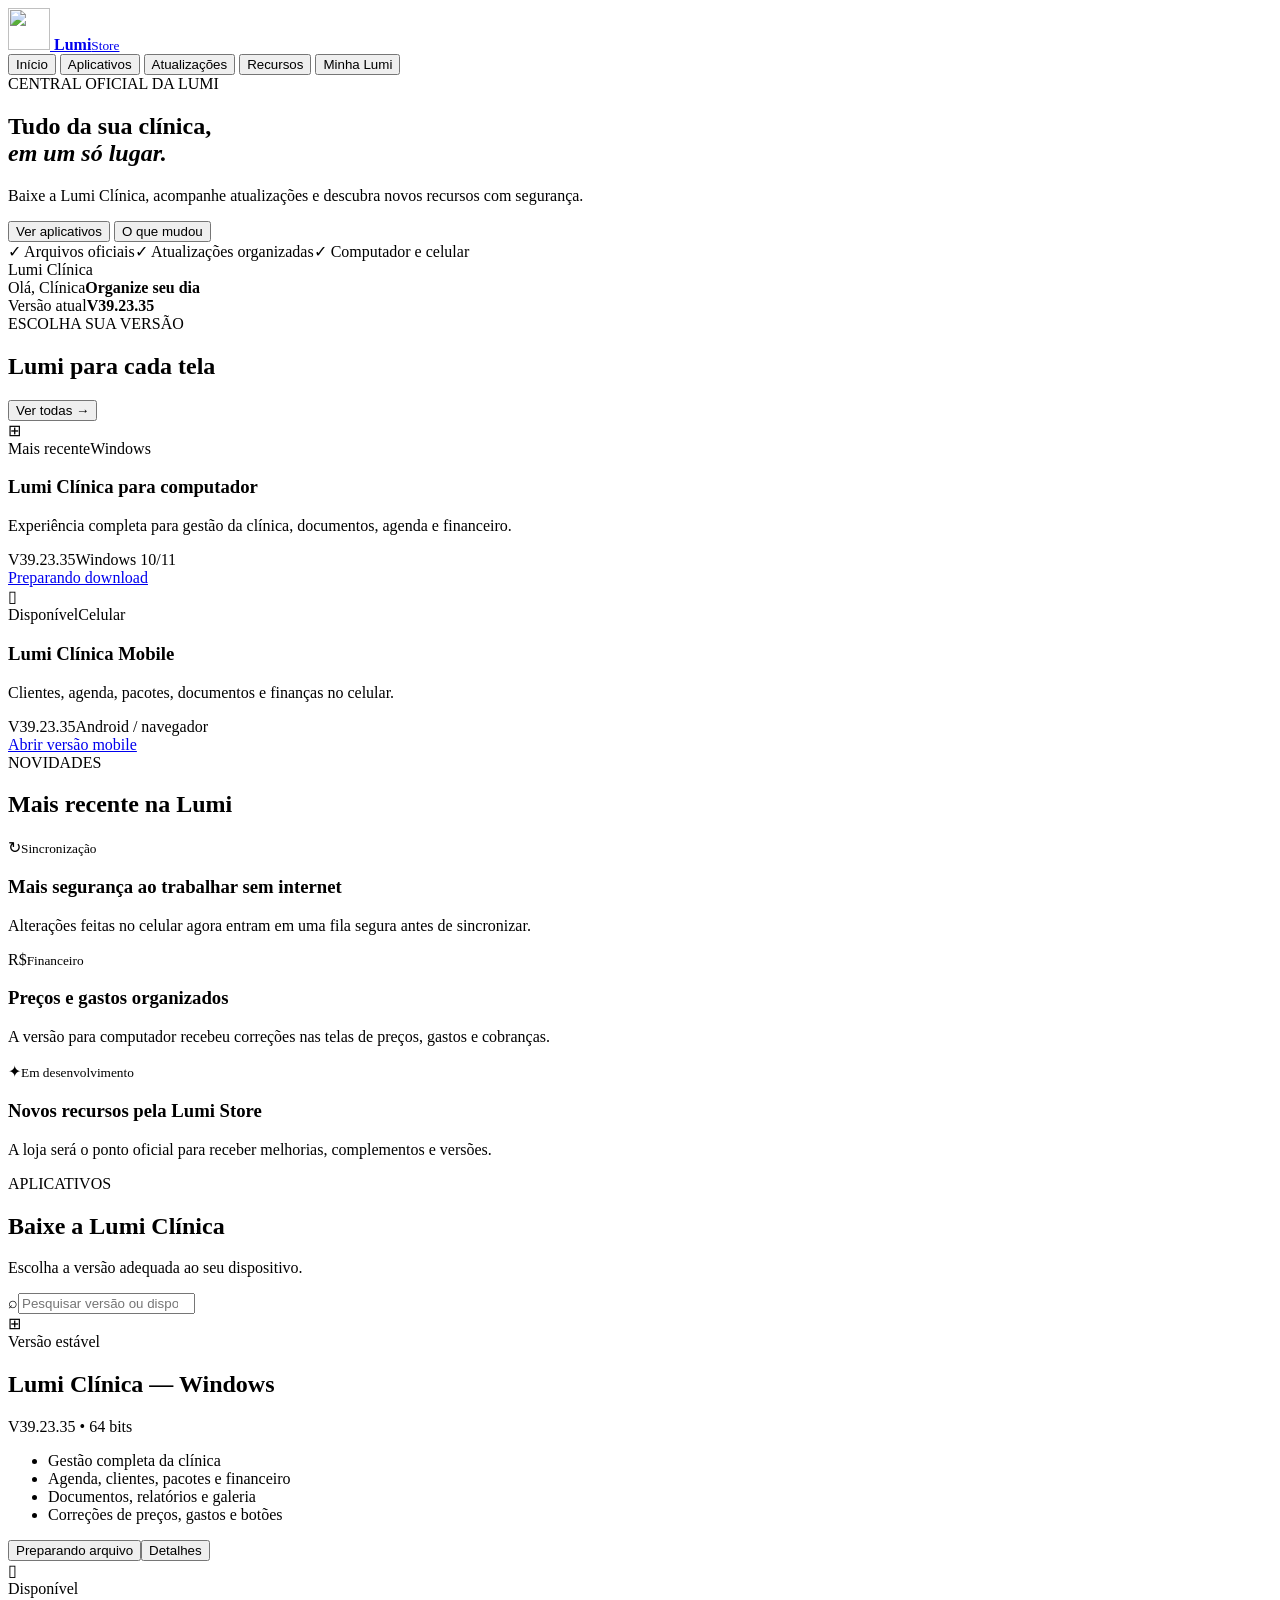
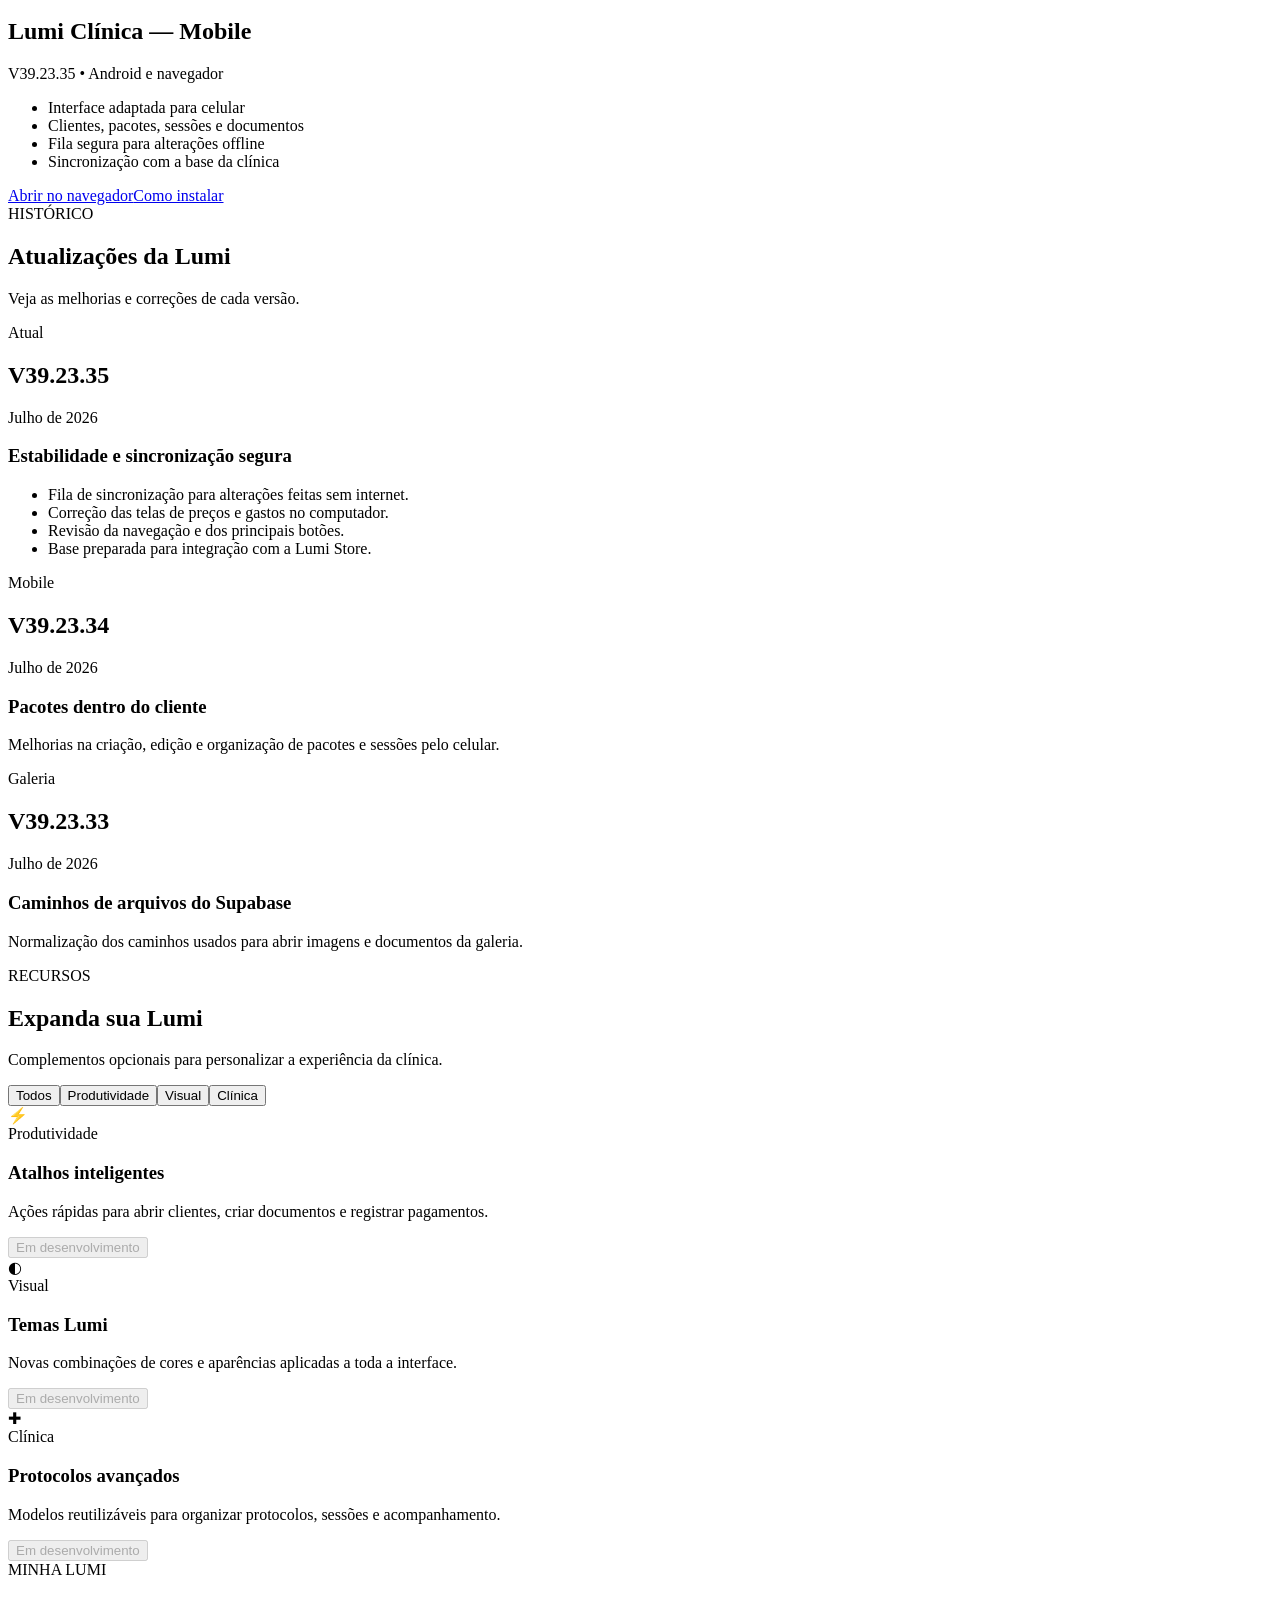
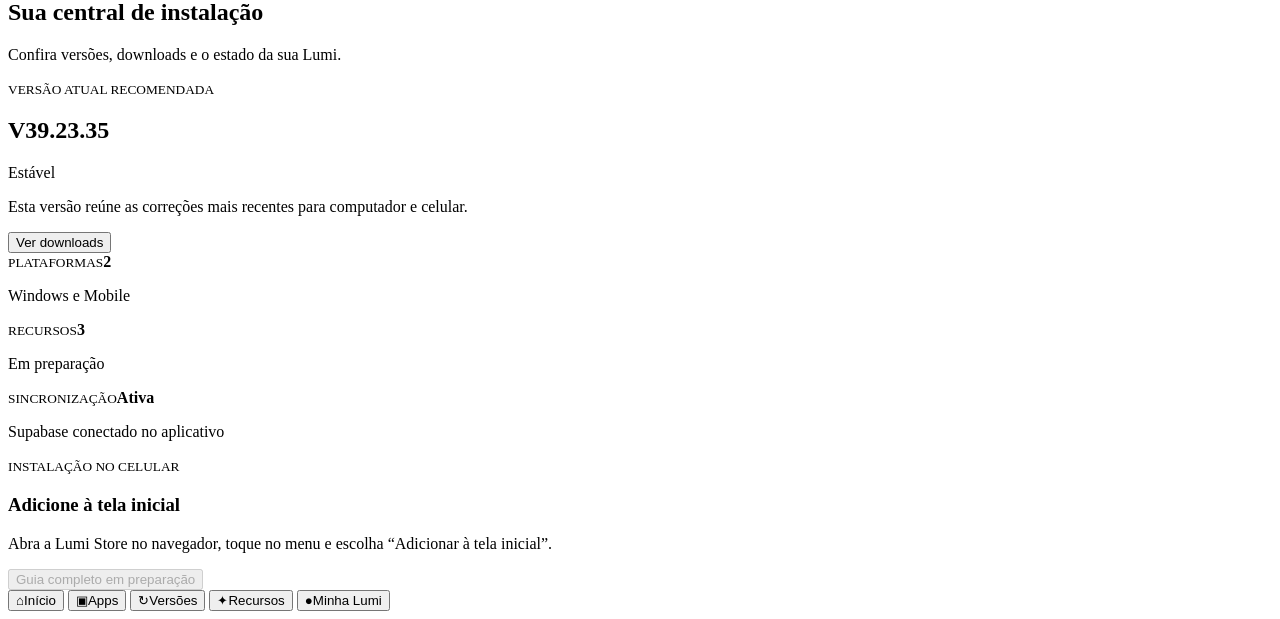
==== index.html @ e755c8a3 "Cria página inicial da Lumi Store" ====
<!doctype html>
<html lang="pt-BR">
<head>
  <meta charset="utf-8">
  <meta name="viewport" content="width=device-width,initial-scale=1,viewport-fit=cover">
  <meta name="theme-color" content="#8d2f61">
  <meta name="description" content="Lumi Store — versões, atualizações, recursos e downloads oficiais da Lumi Clínica.">
  <meta name="robots" content="index,follow">
  <meta property="og:title" content="Lumi Store">
  <meta property="og:description" content="A central oficial da Lumi Clínica para computador e celular.">
  <meta property="og:type" content="website">
  <title>Lumi Store — Lumi Clínica</title>
  <link rel="manifest" href="manifest.webmanifest">
  <link rel="icon" href="assets/lumi-mark.svg" type="image/svg+xml">
  <link rel="stylesheet" href="styles.css">
</head>
<body>
  <div class="ambient ambient-one"></div><div class="ambient ambient-two"></div>
  <header class="topbar">
    <a class="brand" href="#inicio" aria-label="Lumi Store">
      <img src="assets/lumi-mark.svg" alt="" width="42" height="42">
      <span><strong>Lumi</strong><small>Store</small></span>
    </a>
    <nav class="desktop-nav" aria-label="Navegação principal">
      <button class="nav-link active" data-page="inicio">Início</button>
      <button class="nav-link" data-page="aplicativos">Aplicativos</button>
      <button class="nav-link" data-page="atualizacoes">Atualizações</button>
      <button class="nav-link" data-page="mods">Recursos</button>
      <button class="nav-link" data-page="minha-lumi">Minha Lumi</button>
    </nav>
    <button id="installBtn" class="install-button" hidden>Instalar loja</button>
  </header>

  <main>
    <section class="page active" id="page-inicio">
      <div class="hero shell">
        <div class="hero-copy">
          <span class="eyebrow"><i></i> CENTRAL OFICIAL DA LUMI</span>
          <h1>Tudo da sua clínica,<br><em>em um só lugar.</em></h1>
          <p>Baixe a Lumi Clínica, acompanhe atualizações e descubra novos recursos com segurança.</p>
          <div class="hero-actions">
            <button class="primary" data-go="aplicativos">Ver aplicativos</button>
            <button class="secondary" data-go="atualizacoes">O que mudou</button>
          </div>
          <div class="trust-row">
            <span>✓ Arquivos oficiais</span><span>✓ Atualizações organizadas</span><span>✓ Computador e celular</span>
          </div>
        </div>
        <div class="hero-visual" aria-hidden="true">
          <div class="glow-card desktop-mock">
            <div class="mock-top"><b></b><b></b><b></b><span>Lumi Clínica</span></div>
            <div class="mock-body"><div class="mock-side"></div><div class="mock-main"><i></i><i></i><i></i><i></i></div></div>
          </div>
          <div class="phone-mock"><div class="phone-notch"></div><div class="phone-content"><span>Olá, Clínica</span><b>Organize seu dia</b><div class="phone-grid"><i></i><i></i><i></i><i></i></div></div></div>
          <div class="version-chip"><span>Versão atual</span><strong>V39.23.35</strong></div>
        </div>
      </div>

      <div class="shell section-block">
        <div class="section-heading"><div><span class="eyebrow">ESCOLHA SUA VERSÃO</span><h2>Lumi para cada tela</h2></div><button class="text-button" data-go="aplicativos">Ver todas →</button></div>
        <div class="app-grid">
          <article class="app-card featured">
            <div class="app-icon windows"><span>⊞</span></div>
            <div class="app-info"><div class="badge-row"><span class="badge latest">Mais recente</span><span class="badge">Windows</span></div><h3>Lumi Clínica para computador</h3><p>Experiência completa para gestão da clínica, documentos, agenda e financeiro.</p><div class="meta"><span>V39.23.35</span><span>Windows 10/11</span></div></div>
            <a class="download-button disabled" href="#" aria-disabled="true" data-soon="windows">Preparando download</a>
          </article>
          <article class="app-card">
            <div class="app-icon mobile"><span>▯</span></div>
            <div class="app-info"><div class="badge-row"><span class="badge latest">Disponível</span><span class="badge">Celular</span></div><h3>Lumi Clínica Mobile</h3><p>Clientes, agenda, pacotes, documentos e finanças no celular.</p><div class="meta"><span>V39.23.35</span><span>Android / navegador</span></div></div>
            <a class="download-button" href="downloads/Lumi_Clinica_Mobile_V39_23_35_SINCRONIZACAO_SEGURA.html">Abrir versão mobile</a>
          </article>
        </div>
      </div>

      <div class="shell section-block soft-panel">
        <div class="section-heading"><div><span class="eyebrow">NOVIDADES</span><h2>Mais recente na Lumi</h2></div></div>
        <div class="news-grid">
          <article><span class="news-icon">↻</span><small>Sincronização</small><h3>Mais segurança ao trabalhar sem internet</h3><p>Alterações feitas no celular agora entram em uma fila segura antes de sincronizar.</p></article>
          <article><span class="news-icon">R$</span><small>Financeiro</small><h3>Preços e gastos organizados</h3><p>A versão para computador recebeu correções nas telas de preços, gastos e cobranças.</p></article>
          <article><span class="news-icon">✦</span><small>Em desenvolvimento</small><h3>Novos recursos pela Lumi Store</h3><p>A loja será o ponto oficial para receber melhorias, complementos e versões.</p></article>
        </div>
      </div>
    </section>

    <section class="page shell inner-page" id="page-aplicativos">
      <div class="page-title"><span class="eyebrow">APLICATIVOS</span><h1>Baixe a Lumi Clínica</h1><p>Escolha a versão adequada ao seu dispositivo.</p></div>
      <div class="search-box"><span>⌕</span><input id="appSearch" type="search" placeholder="Pesquisar versão ou dispositivo"></div>
      <div class="catalog" id="appCatalog">
        <article class="catalog-card" data-search="lumi clinica windows computador v39.23.35">
          <div class="catalog-head"><div class="app-icon windows"><span>⊞</span></div><div><span class="badge latest">Versão estável</span><h2>Lumi Clínica — Windows</h2><p>V39.23.35 • 64 bits</p></div></div>
          <ul><li>Gestão completa da clínica</li><li>Agenda, clientes, pacotes e financeiro</li><li>Documentos, relatórios e galeria</li><li>Correções de preços, gastos e botões</li></ul>
          <div class="catalog-actions"><button class="primary disabled" data-soon="windows">Preparando arquivo</button><button class="secondary" data-details="windows">Detalhes</button></div>
        </article>
        <article class="catalog-card" data-search="lumi clinica mobile celular android v39.23.35">
          <div class="catalog-head"><div class="app-icon mobile"><span>▯</span></div><div><span class="badge latest">Disponível</span><h2>Lumi Clínica — Mobile</h2><p>V39.23.35 • Android e navegador</p></div></div>
          <ul><li>Interface adaptada para celular</li><li>Clientes, pacotes, sessões e documentos</li><li>Fila segura para alterações offline</li><li>Sincronização com a base da clínica</li></ul>
          <div class="catalog-actions"><a class="primary" href="downloads/Lumi_Clinica_Mobile_V39_23_35_SINCRONIZACAO_SEGURA.html">Abrir no navegador</a><a class="secondary" href="#minha-lumi" data-go="minha-lumi">Como instalar</a></div>
        </article>
      </div>
    </section>

    <section class="page shell inner-page" id="page-atualizacoes">
      <div class="page-title"><span class="eyebrow">HISTÓRICO</span><h1>Atualizações da Lumi</h1><p>Veja as melhorias e correções de cada versão.</p></div>
      <div class="timeline">
        <article class="release current"><div class="release-dot"></div><div class="release-card"><div class="release-title"><div><span class="badge latest">Atual</span><h2>V39.23.35</h2></div><time>Julho de 2026</time></div><h3>Estabilidade e sincronização segura</h3><ul><li>Fila de sincronização para alterações feitas sem internet.</li><li>Correção das telas de preços e gastos no computador.</li><li>Revisão da navegação e dos principais botões.</li><li>Base preparada para integração com a Lumi Store.</li></ul></div></article>
        <article class="release"><div class="release-dot"></div><div class="release-card"><div class="release-title"><div><span class="badge">Mobile</span><h2>V39.23.34</h2></div><time>Julho de 2026</time></div><h3>Pacotes dentro do cliente</h3><p>Melhorias na criação, edição e organização de pacotes e sessões pelo celular.</p></div></article>
        <article class="release"><div class="release-dot"></div><div class="release-card"><div class="release-title"><div><span class="badge">Galeria</span><h2>V39.23.33</h2></div><time>Julho de 2026</time></div><h3>Caminhos de arquivos do Supabase</h3><p>Normalização dos caminhos usados para abrir imagens e documentos da galeria.</p></div></article>
      </div>
    </section>

    <section class="page shell inner-page" id="page-mods">
      <div class="page-title"><span class="eyebrow">RECURSOS</span><h1>Expanda sua Lumi</h1><p>Complementos opcionais para personalizar a experiência da clínica.</p></div>
      <div class="filters"><button class="filter active" data-filter="all">Todos</button><button class="filter" data-filter="produtividade">Produtividade</button><button class="filter" data-filter="visual">Visual</button><button class="filter" data-filter="clinica">Clínica</button></div>
      <div class="mods-grid">
        <article class="mod-card" data-category="produtividade"><div class="mod-cover cover-one"><span>⚡</span></div><div class="mod-body"><span class="badge">Produtividade</span><h3>Atalhos inteligentes</h3><p>Ações rápidas para abrir clientes, criar documentos e registrar pagamentos.</p><button disabled>Em desenvolvimento</button></div></article>
        <article class="mod-card" data-category="visual"><div class="mod-cover cover-two"><span>◐</span></div><div class="mod-body"><span class="badge">Visual</span><h3>Temas Lumi</h3><p>Novas combinações de cores e aparências aplicadas a toda a interface.</p><button disabled>Em desenvolvimento</button></div></article>
        <article class="mod-card" data-category="clinica"><div class="mod-cover cover-three"><span>✚</span></div><div class="mod-body"><span class="badge">Clínica</span><h3>Protocolos avançados</h3><p>Modelos reutilizáveis para organizar protocolos, sessões e acompanhamento.</p><button disabled>Em desenvolvimento</button></div></article>
      </div>
    </section>

    <section class="page shell inner-page" id="page-minha-lumi">
      <div class="page-title"><span class="eyebrow">MINHA LUMI</span><h1>Sua central de instalação</h1><p>Confira versões, downloads e o estado da sua Lumi.</p></div>
      <div class="dashboard-grid">
        <article class="status-card large"><div class="status-head"><div><small>VERSÃO ATUAL RECOMENDADA</small><h2>V39.23.35</h2></div><span class="status-ok">Estável</span></div><div class="progress"><i></i></div><p>Esta versão reúne as correções mais recentes para computador e celular.</p><button class="primary" data-go="aplicativos">Ver downloads</button></article>
        <article class="status-card"><small>PLATAFORMAS</small><strong>2</strong><p>Windows e Mobile</p></article>
        <article class="status-card"><small>RECURSOS</small><strong>3</strong><p>Em preparação</p></article>
        <article class="status-card"><small>SINCRONIZAÇÃO</small><strong>Ativa</strong><p>Supabase conectado no aplicativo</p></article>
        <article class="status-card support"><small>INSTALAÇÃO NO CELULAR</small><h3>Adicione à tela inicial</h3><p>Abra a Lumi Store no navegador, toque no menu e escolha “Adicionar à tela inicial”.</p><button disabled>Guia completo em preparação</button></article>
      </div>
    </section>
  </main>

  <nav class="mobile-nav" aria-label="Navegação móvel">
    <button class="active" data-page="inicio"><span>⌂</span>Início</button>
    <button data-page="aplicativos"><span>▣</span>Apps</button>
    <button data-page="atualizacoes"><span>↻</span>Versões</button>
    <button data-page="mods"><span>✦</span>Recursos</button>
    <button data-page="minha-lumi"><span>●</span>Minha Lumi</button>
  </nav>

  <div class="toast" id="toast" role="status" aria-live="polite"></div>
  <dialog id="detailsDialog"><button class="dialog-close" aria-label="Fechar">×</button><div id="dialogContent"></div></dialog>
  <script src="app.js"></script>
</body>
</html>
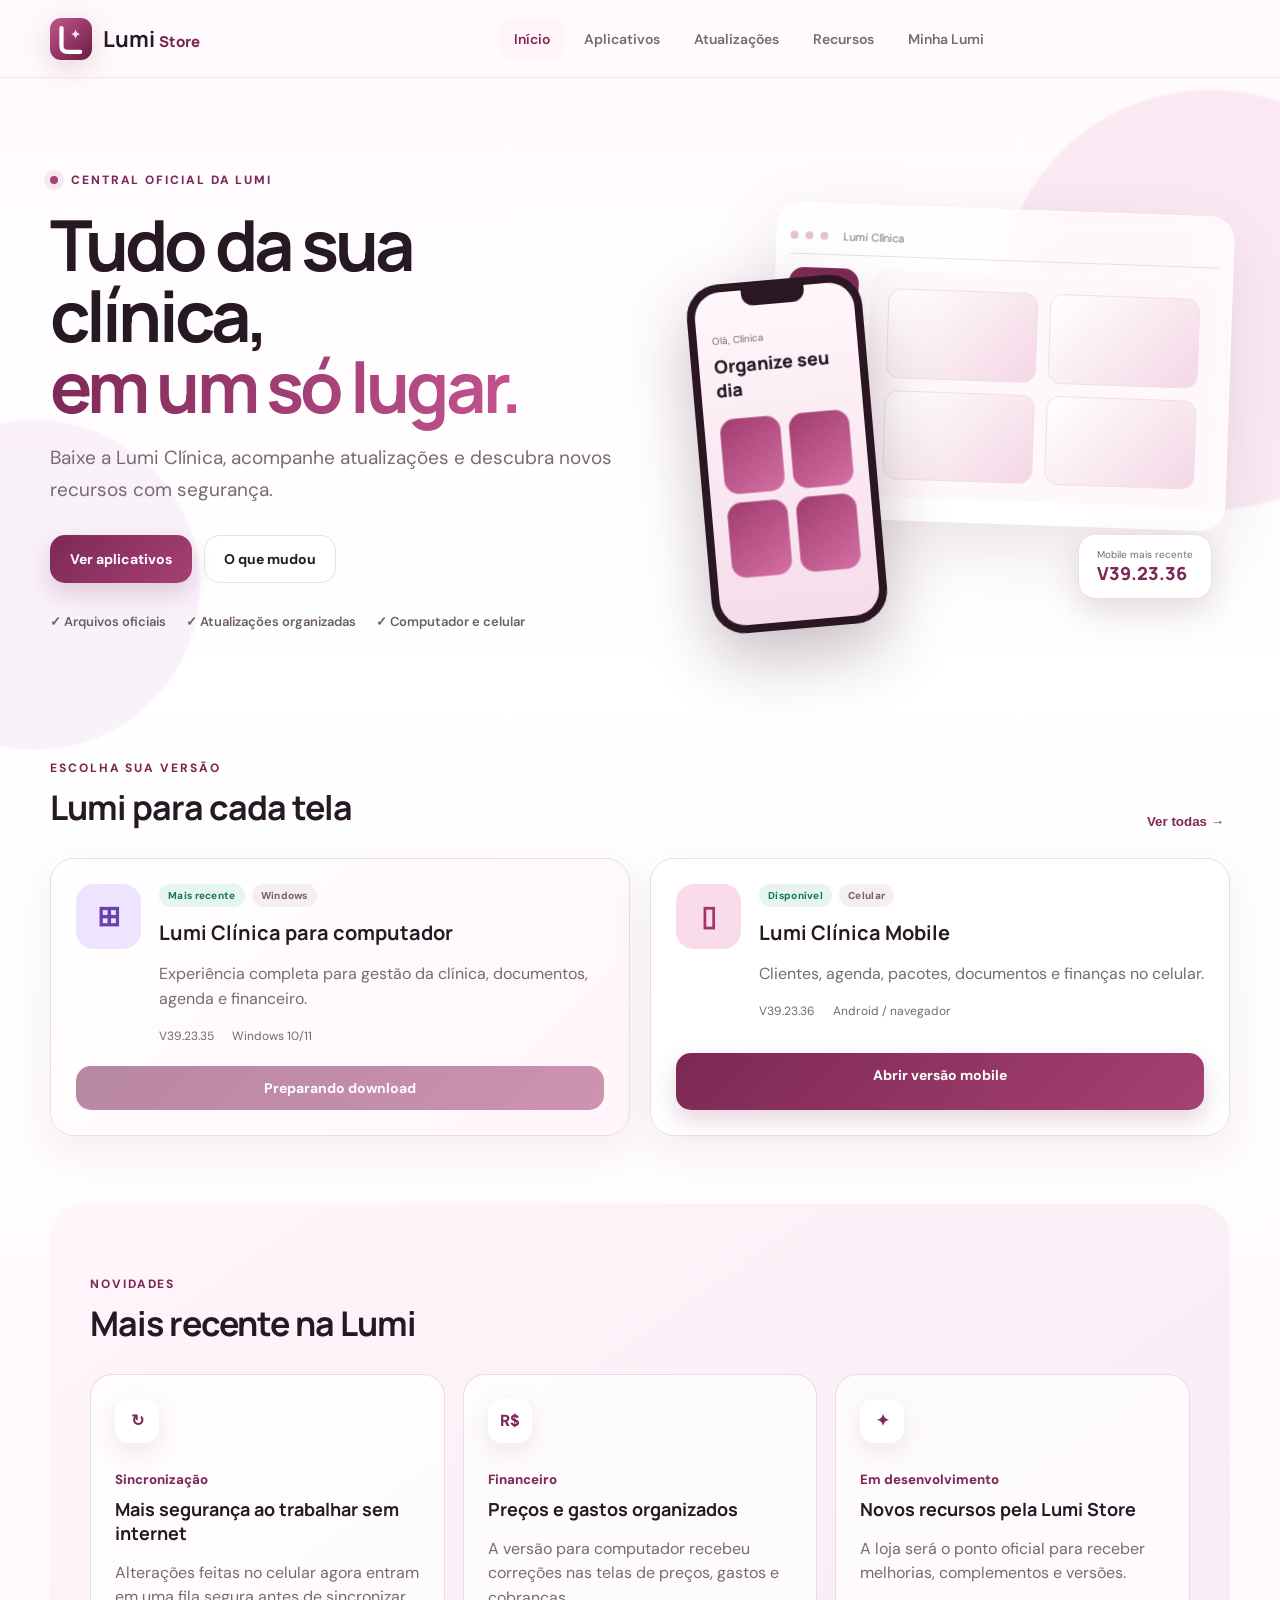
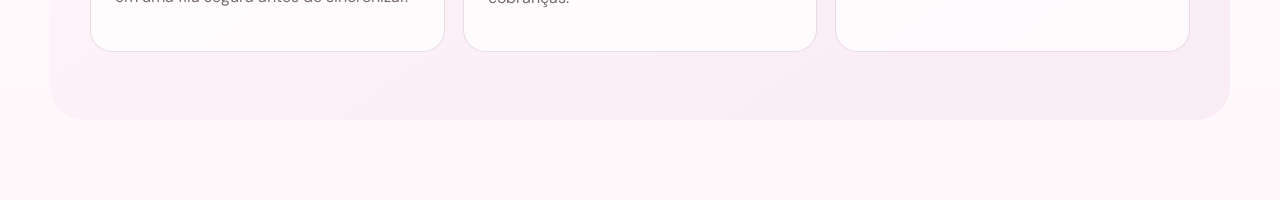
==== commit 321aa904: "Atualiza loja para Lumi Mobile V39.23.36" ====
--- a/index.html
+++ b/index.html
@@ -52,7 +52,7 @@
             <div class="mock-body"><div class="mock-side"></div><div class="mock-main"><i></i><i></i><i></i><i></i></div></div>
           </div>
           <div class="phone-mock"><div class="phone-notch"></div><div class="phone-content"><span>Olá, Clínica</span><b>Organize seu dia</b><div class="phone-grid"><i></i><i></i><i></i><i></i></div></div></div>
-          <div class="version-chip"><span>Versão atual</span><strong>V39.23.35</strong></div>
+          <div class="version-chip"><span>Mobile mais recente</span><strong>V39.23.36</strong></div>
         </div>
       </div>
 
@@ -66,8 +66,8 @@
           </article>
           <article class="app-card">
             <div class="app-icon mobile"><span>▯</span></div>
-            <div class="app-info"><div class="badge-row"><span class="badge latest">Disponível</span><span class="badge">Celular</span></div><h3>Lumi Clínica Mobile</h3><p>Clientes, agenda, pacotes, documentos e finanças no celular.</p><div class="meta"><span>V39.23.35</span><span>Android / navegador</span></div></div>
-            <a class="download-button" href="downloads/Lumi_Clinica_Mobile_V39_23_35_SINCRONIZACAO_SEGURA.html">Abrir versão mobile</a>
+            <div class="app-info"><div class="badge-row"><span class="badge latest">Disponível</span><span class="badge">Celular</span></div><h3>Lumi Clínica Mobile</h3><p>Clientes, agenda, pacotes, documentos e finanças no celular.</p><div class="meta"><span>V39.23.36</span><span>Android / navegador</span></div></div>
+            <a class="download-button" href="downloads/Lumi_Clinica_Mobile_V39_23_36_LUMI_STORE_INTEGRADA.html">Abrir versão mobile</a>
           </article>
         </div>
       </div>
@@ -91,10 +91,10 @@
           <ul><li>Gestão completa da clínica</li><li>Agenda, clientes, pacotes e financeiro</li><li>Documentos, relatórios e galeria</li><li>Correções de preços, gastos e botões</li></ul>
           <div class="catalog-actions"><button class="primary disabled" data-soon="windows">Preparando arquivo</button><button class="secondary" data-details="windows">Detalhes</button></div>
         </article>
-        <article class="catalog-card" data-search="lumi clinica mobile celular android v39.23.35">
-          <div class="catalog-head"><div class="app-icon mobile"><span>▯</span></div><div><span class="badge latest">Disponível</span><h2>Lumi Clínica — Mobile</h2><p>V39.23.35 • Android e navegador</p></div></div>
+        <article class="catalog-card" data-search="lumi clinica mobile celular android v39.23.36">
+          <div class="catalog-head"><div class="app-icon mobile"><span>▯</span></div><div><span class="badge latest">Disponível</span><h2>Lumi Clínica — Mobile</h2><p>V39.23.36 • Android e navegador</p></div></div>
           <ul><li>Interface adaptada para celular</li><li>Clientes, pacotes, sessões e documentos</li><li>Fila segura para alterações offline</li><li>Sincronização com a base da clínica</li></ul>
-          <div class="catalog-actions"><a class="primary" href="downloads/Lumi_Clinica_Mobile_V39_23_35_SINCRONIZACAO_SEGURA.html">Abrir no navegador</a><a class="secondary" href="#minha-lumi" data-go="minha-lumi">Como instalar</a></div>
+          <div class="catalog-actions"><a class="primary" href="downloads/Lumi_Clinica_Mobile_V39_23_36_LUMI_STORE_INTEGRADA.html">Abrir no navegador</a><a class="secondary" href="#minha-lumi" data-go="minha-lumi">Como instalar</a></div>
         </article>
       </div>
     </section>
@@ -102,7 +102,8 @@
     <section class="page shell inner-page" id="page-atualizacoes">
       <div class="page-title"><span class="eyebrow">HISTÓRICO</span><h1>Atualizações da Lumi</h1><p>Veja as melhorias e correções de cada versão.</p></div>
       <div class="timeline">
-        <article class="release current"><div class="release-dot"></div><div class="release-card"><div class="release-title"><div><span class="badge latest">Atual</span><h2>V39.23.35</h2></div><time>Julho de 2026</time></div><h3>Estabilidade e sincronização segura</h3><ul><li>Fila de sincronização para alterações feitas sem internet.</li><li>Correção das telas de preços e gastos no computador.</li><li>Revisão da navegação e dos principais botões.</li><li>Base preparada para integração com a Lumi Store.</li></ul></div></article>
+        <article class="release current"><div class="release-dot"></div><div class="release-card"><div class="release-title"><div><span class="badge latest">Atual</span><h2>V39.23.36</h2></div><time>Julho de 2026</time></div><h3>Lumi Store integrada</h3><ul><li>Acesso direto à Lumi Store pelo aplicativo mobile.</li><li>Sincronização offline segura mantida.</li><li>Versão publicada pela central oficial de aplicativos.</li><li>Base preparada para avisos automáticos de atualização.</li></ul></div></article>
+        <article class="release"><div class="release-dot"></div><div class="release-card"><div class="release-title"><div><span class="badge">Estabilidade</span><h2>V39.23.35</h2></div><time>Julho de 2026</time></div><h3>Estabilidade e sincronização segura</h3><ul><li>Fila de sincronização para alterações feitas sem internet.</li><li>Correção das telas de preços e gastos no computador.</li><li>Revisão da navegação e dos principais botões.</li></ul></div></article>
         <article class="release"><div class="release-dot"></div><div class="release-card"><div class="release-title"><div><span class="badge">Mobile</span><h2>V39.23.34</h2></div><time>Julho de 2026</time></div><h3>Pacotes dentro do cliente</h3><p>Melhorias na criação, edição e organização de pacotes e sessões pelo celular.</p></div></article>
         <article class="release"><div class="release-dot"></div><div class="release-card"><div class="release-title"><div><span class="badge">Galeria</span><h2>V39.23.33</h2></div><time>Julho de 2026</time></div><h3>Caminhos de arquivos do Supabase</h3><p>Normalização dos caminhos usados para abrir imagens e documentos da galeria.</p></div></article>
       </div>
@@ -121,11 +122,11 @@
     <section class="page shell inner-page" id="page-minha-lumi">
       <div class="page-title"><span class="eyebrow">MINHA LUMI</span><h1>Sua central de instalação</h1><p>Confira versões, downloads e o estado da sua Lumi.</p></div>
       <div class="dashboard-grid">
-        <article class="status-card large"><div class="status-head"><div><small>VERSÃO ATUAL RECOMENDADA</small><h2>V39.23.35</h2></div><span class="status-ok">Estável</span></div><div class="progress"><i></i></div><p>Esta versão reúne as correções mais recentes para computador e celular.</p><button class="primary" data-go="aplicativos">Ver downloads</button></article>
+        <article class="status-card large"><div class="status-head"><div><small>VERSÕES ATUAIS RECOMENDADAS</small><h2>Mobile V39.23.36</h2><p style="margin:0">Windows V39.23.35</p></div><span class="status-ok">Estáveis</span></div><div class="progress"><i></i></div><p>A Lumi Mobile já está integrada à loja. O arquivo do Windows está em preparação para publicação.</p><button class="primary" data-go="aplicativos">Ver aplicativos</button></article>
         <article class="status-card"><small>PLATAFORMAS</small><strong>2</strong><p>Windows e Mobile</p></article>
         <article class="status-card"><small>RECURSOS</small><strong>3</strong><p>Em preparação</p></article>
         <article class="status-card"><small>SINCRONIZAÇÃO</small><strong>Ativa</strong><p>Supabase conectado no aplicativo</p></article>
-        <article class="status-card support"><small>INSTALAÇÃO NO CELULAR</small><h3>Adicione à tela inicial</h3><p>Abra a Lumi Store no navegador, toque no menu e escolha “Adicionar à tela inicial”.</p><button disabled>Guia completo em preparação</button></article>
+        <article class="status-card support"><small>PRECISA DE AJUDA?</small><h3>Central de suporte</h3><p>Em breve, dúvidas e problemas poderão ser enviados diretamente pela loja.</p><button disabled>Em preparação</button></article>
       </div>
     </section>
   </main>
@@ -142,4 +143,4 @@
   <dialog id="detailsDialog"><button class="dialog-close" aria-label="Fechar">×</button><div id="dialogContent"></div></dialog>
   <script src="app.js"></script>
 </body>
-</html>+</html>
--- a/styles.css
+++ b/styles.css
@@ -0,0 +1,5 @@
+@import url('https://fonts.googleapis.com/css2?family=DM+Sans:wght@400;500;600;700&family=Manrope:wght@600;700;800&display=swap');
+:root{--wine:#7d2856;--wine2:#a54173;--rose:#f7dce9;--rose2:#fff4f8;--cream:#fffaf7;--ink:#271923;--muted:#786a73;--line:#eadde4;--white:#fff;--green:#258865;--shadow:0 24px 70px rgba(87,35,65,.12);--radius:28px}
+*{box-sizing:border-box}html{scroll-behavior:smooth}body{margin:0;background:linear-gradient(180deg,#fffafd 0,#fff 38%,#fff8fb 100%);color:var(--ink);font-family:'DM Sans',sans-serif;min-height:100vh}.ambient{position:fixed;border-radius:50%;filter:blur(1px);pointer-events:none;z-index:-1}.ambient-one{width:420px;height:420px;background:rgba(240,179,211,.25);right:-140px;top:90px}.ambient-two{width:330px;height:330px;background:rgba(226,197,238,.22);left:-130px;top:420px}.shell{width:min(1180px,calc(100% - 40px));margin-inline:auto}.topbar{height:78px;display:flex;align-items:center;gap:28px;padding:0 max(24px,calc((100vw - 1180px)/2));position:sticky;top:0;z-index:20;background:rgba(255,250,253,.84);backdrop-filter:blur(18px);border-bottom:1px solid rgba(234,221,228,.65)}.brand{display:flex;align-items:center;gap:11px;text-decoration:none;color:var(--ink);min-width:190px}.brand img{filter:drop-shadow(0 7px 15px rgba(125,40,86,.2))}.brand span{display:flex;align-items:baseline;gap:4px;font-family:Manrope}.brand strong{font-size:22px}.brand small{font-size:15px;color:var(--wine);font-weight:800}.desktop-nav{display:flex;gap:4px;margin:auto}.nav-link{border:0;background:transparent;padding:11px 15px;border-radius:14px;color:var(--muted);font:600 14px 'DM Sans';cursor:pointer}.nav-link:hover,.nav-link.active{background:var(--rose2);color:var(--wine)}button,a{transition:.2s ease}.install-button,.primary,.download-button{border:0;background:linear-gradient(135deg,var(--wine),var(--wine2));color:#fff;padding:13px 20px;border-radius:15px;font:700 14px 'DM Sans';text-decoration:none;cursor:pointer;box-shadow:0 10px 24px rgba(125,40,86,.2)}.install-button:hover,.primary:hover,.download-button:hover{transform:translateY(-2px);box-shadow:0 14px 28px rgba(125,40,86,.25)}.page{display:none}.page.active{display:block}.hero{min-height:610px;display:grid;grid-template-columns:1.04fr .96fr;align-items:center;gap:70px;padding-block:68px 36px}.eyebrow{font-size:12px;letter-spacing:.16em;color:var(--wine);font-weight:800}.eyebrow i{display:inline-block;width:8px;height:8px;background:var(--wine2);border-radius:50%;margin-right:8px;box-shadow:0 0 0 6px rgba(165,65,115,.1)}h1,h2,h3{font-family:Manrope,sans-serif;margin-top:0}.hero h1{font-size:clamp(44px,5.5vw,76px);line-height:1.01;letter-spacing:-.055em;margin:20px 0}.hero h1 em{font-style:normal;background:linear-gradient(100deg,var(--wine),#c45491);-webkit-background-clip:text;color:transparent}.hero-copy>p{font-size:19px;line-height:1.65;color:var(--muted);max-width:600px}.hero-actions{display:flex;gap:12px;margin:30px 0}.primary,.secondary{display:inline-flex;align-items:center;justify-content:center;min-height:48px}.secondary{border:1px solid var(--line);background:rgba(255,255,255,.75);color:var(--ink);padding:12px 19px;border-radius:15px;font:700 14px 'DM Sans';text-decoration:none;cursor:pointer}.secondary:hover{border-color:#d7b9c8;background:#fff;transform:translateY(-1px)}.trust-row{display:flex;flex-wrap:wrap;gap:20px;color:#6c5d66;font-size:13px;font-weight:600}.hero-visual{position:relative;height:470px}.desktop-mock{position:absolute;width:86%;height:315px;right:0;top:45px;border:1px solid rgba(255,255,255,.8);background:rgba(255,255,255,.68);backdrop-filter:blur(18px);border-radius:25px;box-shadow:var(--shadow);padding:13px;transform:rotate(2deg)}.mock-top{height:38px;border-bottom:1px solid var(--line);display:flex;align-items:center;gap:7px;color:var(--muted);font-size:11px}.mock-top b{width:8px;height:8px;background:#e8bfd2;border-radius:50%}.mock-top span{margin-left:8px}.mock-body{height:240px;display:grid;grid-template-columns:70px 1fr;gap:12px;padding-top:13px}.mock-side{border-radius:15px;background:linear-gradient(180deg,#7d2856,#b25384)}.mock-main{background:#fff8fb;border-radius:15px;padding:18px;display:grid;grid-template-columns:1fr 1fr;gap:12px}.mock-main i{background:linear-gradient(135deg,#fff,#f4d7e5);border-radius:13px;border:1px solid #f0dee7}.phone-mock{position:absolute;width:176px;height:350px;left:2px;bottom:5px;background:#2a1722;border-radius:33px;padding:8px;box-shadow:0 26px 65px rgba(61,22,43,.28);transform:rotate(-5deg);z-index:2}.phone-content{height:100%;background:linear-gradient(180deg,#fff7fb,#f6dcea);border-radius:26px;padding:36px 15px 15px}.phone-notch{position:absolute;width:63px;height:17px;background:#2a1722;border-radius:0 0 12px 12px;top:7px;left:56px;z-index:3}.phone-content span{font-size:10px;color:var(--muted)}.phone-content b{display:block;font:800 18px Manrope;margin:5px 0 17px}.phone-grid{display:grid;grid-template-columns:1fr 1fr;gap:8px}.phone-grid i{height:76px;border-radius:15px;background:linear-gradient(145deg,#9f3c6e,#d56fa5);box-shadow:inset 0 0 0 1px rgba(255,255,255,.3)}.version-chip{position:absolute;right:18px;bottom:35px;background:white;border:1px solid var(--line);box-shadow:0 14px 35px rgba(80,33,59,.15);padding:13px 18px;border-radius:17px;z-index:3}.version-chip span{display:block;color:var(--muted);font-size:10px}.version-chip strong{font:800 18px Manrope;color:var(--wine)}.section-block{padding-block:68px}.section-heading{display:flex;align-items:flex-end;justify-content:space-between;margin-bottom:28px}.section-heading h2{font-size:34px;letter-spacing:-.03em;margin:7px 0 0}.text-button{background:transparent;border:0;color:var(--wine);font-weight:800;cursor:pointer}.app-grid{display:grid;grid-template-columns:1fr 1fr;gap:20px}.app-card{background:rgba(255,255,255,.87);border:1px solid var(--line);border-radius:24px;padding:25px;box-shadow:0 13px 40px rgba(86,42,66,.07);display:grid;grid-template-columns:auto 1fr;gap:18px;position:relative}.app-card.featured{background:linear-gradient(135deg,#fff,#fff5fa)}.app-icon{width:65px;height:65px;border-radius:18px;display:grid;place-items:center;font-size:28px;font-weight:700}.app-icon.windows{background:#eee4ff;color:#6942ad}.app-icon.mobile{background:#f9dbea;color:#a6326b}.badge-row{display:flex;gap:7px}.badge{display:inline-flex;padding:5px 9px;border-radius:999px;background:#f5eef2;color:#78606d;font-size:10px;font-weight:800;letter-spacing:.03em}.badge.latest{background:#e6f5ef;color:#17765a}.app-card h3{font-size:20px;margin:12px 0 7px}.app-card p,.catalog-card p,.mod-card p,.news-grid p,.release-card p,.status-card p{color:var(--muted);line-height:1.55}.meta{display:flex;gap:18px;color:#766771;font-size:12px;margin-top:15px}.download-button{grid-column:1/-1;text-align:center;margin-top:4px}.disabled{opacity:.55;cursor:not-allowed!important;pointer-events:auto!important;box-shadow:none!important}.soft-panel{width:min(1180px,calc(100% - 40px));background:linear-gradient(145deg,#fff5fa,#f9ecf5);padding-inline:40px;border-radius:34px;margin-bottom:80px}.news-grid{display:grid;grid-template-columns:repeat(3,1fr);gap:18px}.news-grid article{background:rgba(255,255,255,.72);border:1px solid rgba(231,211,222,.8);padding:24px;border-radius:22px}.news-icon{width:44px;height:44px;border-radius:14px;background:white;display:grid;place-items:center;color:var(--wine);font-weight:800;box-shadow:0 8px 25px rgba(95,42,70,.1);margin-bottom:25px}.news-grid small{font-weight:800;color:var(--wine)}.news-grid h3{margin:8px 0;font-size:18px}.inner-page{padding-top:65px;padding-bottom:110px}.page-title{text-align:center;max-width:680px;margin:0 auto 42px}.page-title h1{font-size:48px;letter-spacing:-.045em;margin:12px 0}.page-title p{font-size:17px;color:var(--muted)}.search-box{max-width:650px;margin:0 auto 30px;background:white;border:1px solid var(--line);border-radius:18px;padding:0 17px;display:flex;align-items:center;box-shadow:0 10px 35px rgba(80,32,58,.06)}.search-box span{font-size:27px;color:var(--muted)}.search-box input{border:0;outline:0;background:transparent;width:100%;padding:17px;font:500 15px 'DM Sans'}.catalog{display:grid;grid-template-columns:1fr 1fr;gap:22px}.catalog-card{background:white;border:1px solid var(--line);border-radius:26px;padding:26px;box-shadow:0 15px 45px rgba(87,35,65,.08)}.catalog-head{display:flex;gap:16px;align-items:center}.catalog-head h2{margin:8px 0 3px;font-size:22px}.catalog-head p{margin:0;font-size:13px}.catalog-card ul,.release-card ul{padding-left:21px;color:#675963;line-height:1.9}.catalog-actions{display:flex;gap:10px;margin-top:22px}.catalog-actions>*{flex:1}.timeline{max-width:850px;margin:auto;position:relative}.timeline::before{content:"";position:absolute;left:12px;top:12px;bottom:12px;width:2px;background:var(--line)}.release{position:relative;padding-left:48px;margin-bottom:24px}.release-dot{position:absolute;left:4px;top:21px;width:18px;height:18px;border-radius:50%;background:white;border:5px solid #d7b9c9;z-index:2}.release.current .release-dot{border-color:var(--wine2);box-shadow:0 0 0 7px rgba(165,65,115,.1)}.release-card{background:white;border:1px solid var(--line);border-radius:24px;padding:25px;box-shadow:0 12px 40px rgba(87,35,65,.07)}.release-title{display:flex;justify-content:space-between;align-items:flex-start}.release-title h2{display:inline-block;margin:0 0 0 9px}.release-title time{color:var(--muted);font-size:12px}.release-card h3{margin:18px 0 8px}.filters{display:flex;gap:9px;justify-content:center;margin-bottom:28px;flex-wrap:wrap}.filter{border:1px solid var(--line);background:white;padding:10px 15px;border-radius:999px;font:700 13px 'DM Sans';color:var(--muted);cursor:pointer}.filter.active{background:var(--wine);color:white;border-color:var(--wine)}.mods-grid{display:grid;grid-template-columns:repeat(3,1fr);gap:20px}.mod-card{background:white;border:1px solid var(--line);border-radius:25px;overflow:hidden;box-shadow:0 12px 40px rgba(87,35,65,.07)}.mod-cover{height:155px;display:grid;place-items:center;font-size:48px}.cover-one{background:linear-gradient(140deg,#f9d9e8,#e7d7ff)}.cover-two{background:linear-gradient(140deg,#e3dbff,#f8e0ed)}.cover-three{background:linear-gradient(140deg,#d9f1e7,#e8dfef)}.mod-body{padding:22px}.mod-body h3{margin:11px 0 7px}.mod-body button,.status-card button[disabled]{width:100%;border:1px solid var(--line);background:#faf7f9;color:#9b8e95;border-radius:13px;padding:11px;font-weight:700}.dashboard-grid{display:grid;grid-template-columns:2fr 1fr 1fr;gap:18px}.status-card{background:white;border:1px solid var(--line);border-radius:24px;padding:24px;box-shadow:0 12px 40px rgba(87,35,65,.07)}.status-card.large{grid-row:span 2}.status-card.support{grid-column:2/4}.status-card small{font-weight:800;letter-spacing:.1em;color:var(--muted)}.status-card>strong{font:800 32px Manrope;display:block;margin:16px 0 5px}.status-head{display:flex;justify-content:space-between}.status-head h2{font-size:36px;margin:8px 0}.status-ok{height:max-content;background:#e6f5ef;color:#17765a;border-radius:999px;padding:7px 11px;font-size:11px;font-weight:800}.progress{height:10px;background:#f1e7ec;border-radius:999px;margin:25px 0;overflow:hidden}.progress i{display:block;width:100%;height:100%;background:linear-gradient(90deg,var(--wine),#d85f9b)}.mobile-nav{display:none}.toast{position:fixed;left:50%;bottom:28px;transform:translate(-50%,30px);background:#271923;color:#fff;padding:13px 18px;border-radius:13px;opacity:0;pointer-events:none;z-index:100;transition:.25s}.toast.show{opacity:1;transform:translate(-50%,0)}dialog{border:0;border-radius:24px;padding:28px;max-width:520px;width:calc(100% - 35px);box-shadow:0 25px 90px rgba(55,18,39,.3)}dialog::backdrop{background:rgba(39,25,35,.45);backdrop-filter:blur(5px)}.dialog-close{float:right;border:0;background:#f4e8ee;width:36px;height:36px;border-radius:50%;font-size:24px;cursor:pointer}
+@media(max-width:900px){.desktop-nav{display:none}.install-button{margin-left:auto}.hero{grid-template-columns:1fr;gap:5px;padding-top:48px}.hero-copy{text-align:center}.hero-copy>p{margin-inline:auto}.hero-actions,.trust-row{justify-content:center}.hero-visual{max-width:540px;width:100%;margin:auto}.app-grid,.catalog{grid-template-columns:1fr}.news-grid,.mods-grid{grid-template-columns:1fr 1fr}.dashboard-grid{grid-template-columns:1fr 1fr}.status-card.large{grid-column:1/-1;grid-row:auto}.status-card.support{grid-column:1/-1}.mobile-nav{display:grid;grid-template-columns:repeat(5,1fr);position:fixed;bottom:0;left:0;right:0;height:72px;background:rgba(255,252,254,.96);backdrop-filter:blur(18px);border-top:1px solid var(--line);z-index:30;padding-bottom:env(safe-area-inset-bottom)}.mobile-nav button{border:0;background:transparent;color:#8a7a83;font:600 10px 'DM Sans';display:flex;align-items:center;justify-content:center;gap:3px;flex-direction:column}.mobile-nav button span{font-size:20px}.mobile-nav button.active{color:var(--wine)}.inner-page{padding-bottom:115px}}
+@media(max-width:620px){.shell{width:min(100% - 26px,1180px)}.topbar{height:66px;padding-inline:14px}.brand{min-width:0}.brand span{display:none}.install-button{padding:10px 12px;font-size:12px}.hero{min-height:auto;padding-top:38px}.hero h1{font-size:43px}.hero-copy>p{font-size:16px}.hero-actions{flex-direction:column}.hero-actions>*{width:100%}.trust-row{font-size:11px;gap:10px}.hero-visual{height:360px}.desktop-mock{height:240px;top:35px;width:91%}.mock-body{height:174px}.phone-mock{width:135px;height:270px}.phone-notch{left:43px;width:48px}.phone-content{padding:28px 11px 10px}.phone-content b{font-size:14px}.phone-grid i{height:57px}.version-chip{right:0;bottom:20px}.section-block{padding-block:45px}.section-heading h2{font-size:27px}.soft-panel{width:calc(100% - 18px);padding-inline:18px;border-radius:26px}.news-grid,.mods-grid{grid-template-columns:1fr}.app-card{grid-template-columns:auto 1fr;padding:19px}.app-icon{width:54px;height:54px}.app-card p{font-size:13px}.page-title h1{font-size:36px}.catalog-card{padding:20px}.catalog-actions{flex-direction:column}.release{padding-left:36px}.release-card{padding:19px}.release-title{gap:10px}.release-title time{white-space:nowrap}.dashboard-grid{grid-template-columns:1fr}.status-card.support{grid-column:auto}.mobile-nav{height:68px}}
